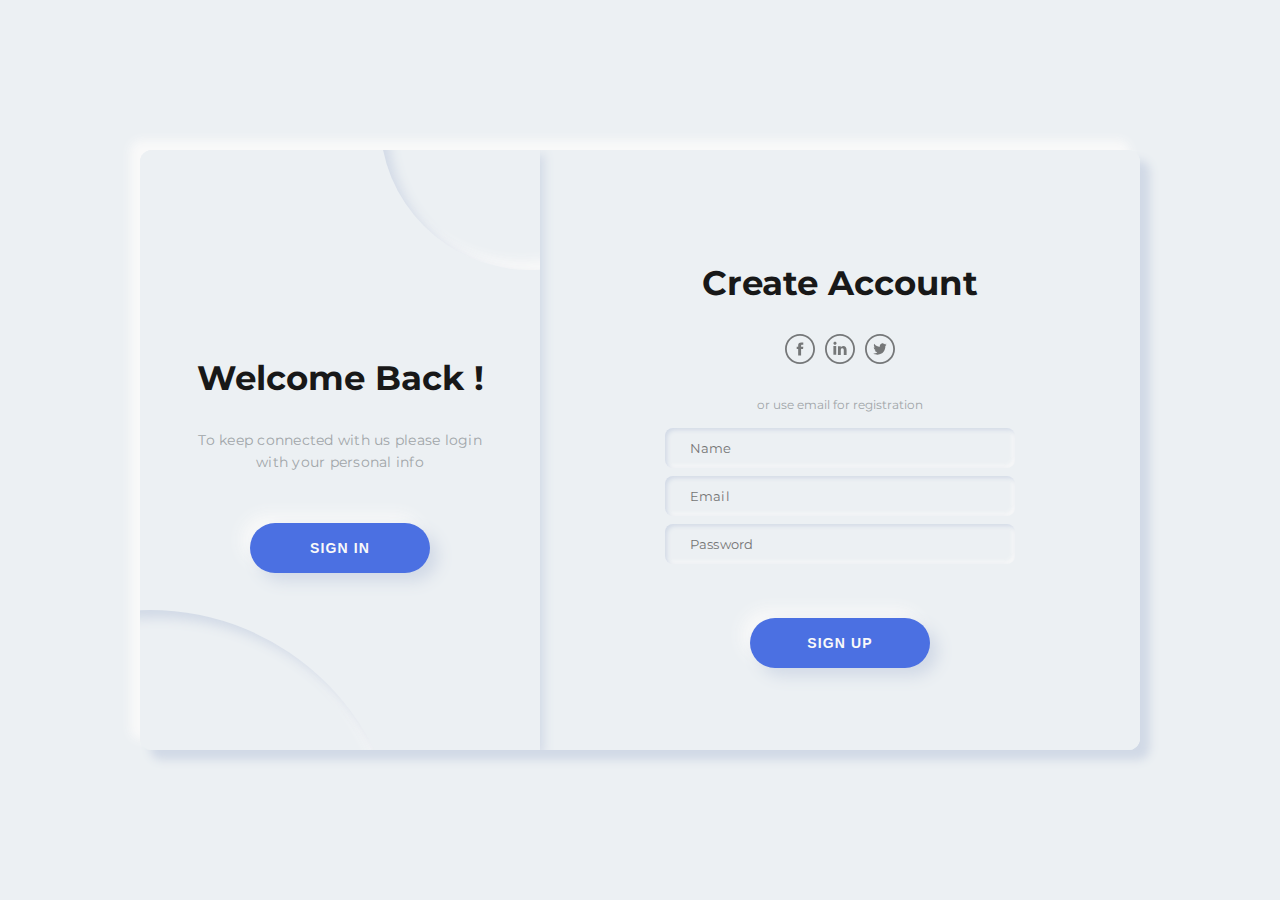
==== index.html @ 06408524 "neumorphism" ====
<!DOCTYPE html>
<html lang="es" dir="ltr">
  <head>
    <meta http-equiv="X-UA-Compatible" content="IE=edge">
    <meta name="viewport" content="width=device-width, initial-scale=1.0">
    <meta charset="utf-8">
    <title>Neumorphic Login Form</title>
    <link
      rel="stylesheet"
      href="https://cdnjs.cloudflare.com/ajax/libs/font-awesome/6.1.1/css/all.min.css"
      integrity="sha512-KfkfwYDsLkIlwQp6LFnl8zNdLGxu9YAA1QvwINks4PhcElQSvqcyVLLD9aMhXd13uQjoXtEKNosOWaZqXgel0g=="
      crossorigin="anonymous"
      referrerpolicy="no-referrer"
    />
    <link rel="stylesheet" type="text/css" href="style.css">
    <link href="https://fonts.googleapis.com/css2?family=Montserrat:wght@400;700;800&display=swap" rel="stylesheet">
  </head>
  <body>
    <div class="main">
      <div class="container a-container" id="a-container">
        <form class="form" id="a-form" method="" action="">
          <h2 class="form_title title">Create Account</h2>
          <div class="form__icons"><img class="form__icon" src="[data-uri]" alt=""><img class="form__icon" src="[data-uri]"><img class="form__icon" src="[data-uri]" alt="fb"></div><span class="form__span">or use email for registration</span>
          <input class="form__input" type="text" placeholder="Name">
          <input class="form__input" type="text" placeholder="Email">
          <input class="form__input" type="password" placeholder="Password" id="password">
          <span onclick="togglePsw()">
            <i style="bottom: 20%" id="hide1" class="fa-solid fa-eye firstEye"></i>
            <i style="bottom: 20%" id="hide2" class="fa-solid fa-eye-slash"></i>
          </span>
          <button class="form__button button submit">SIGN UP</button>
        </form>
      </div>
      <div class="container b-container" id="b-container">
        <form class="form" id="b-form" method="" action="">
          <h2 class="form_title title">Sign in to Website</h2>
          <div class="form__icons"><img class="form__icon" src="[data-uri]" alt=""><img class="form__icon" src="[data-uri]"><img class="form__icon" src="[data-uri]"></div><span class="form__span">or use your email account</span>
          <input class="form__input" type="text" placeholder="Email">
          <input class="form__input" type="password" placeholder="Password" id="Cpassword">
          <span onclick="togglePS()">
            <i style="bottom: 20%;" id="hide1" class="fa-solid fa-eye "></i>
            <i style="bottom: 20%" id="hide2" class="fa-solid fa-eye-slash"></i>
          </span>
          <a class="form__link">Forgot your password?</a>
          <button class="form__button button submit">SIGN IN</button>
        </form>
      </div>
      <div class="switch" id="switch-cnt">
        <div class="switch__circle"></div>
        <div class="switch__circle switch__circle--t"></div>
        <div class="switch__container" id="switch-c1">
          <h2 class="switch__title title">Welcome Back !</h2>
          <p class="switch__description description">To keep connected with us please login with your personal info</p>
          <button class="switch__button button switch-btn">SIGN IN</button>
        </div>
        <div class="switch__container is-hidden" id="switch-c2">
          <h2 class="switch__title title">Hello Friend !</h2>
          <p class="switch__description description">Enter your personal details and start journey with us</p>
          <button class="switch__button button switch-btn">SIGN UP</button>
        </div>
      </div>
    </div>
    <script src="script.js" async defer></script>
  </body>
</html>
---- style.css ----
*, *::after, *::before {
    margin: 0;
    padding: 0;
    box-sizing: border-box;
    /* user-select: none; */
  }
  
  /* Generic */
  body {
    width: 100%;
    height: 100vh;
    display: flex;
    justify-content: center;
    align-items: center;
    font-family: "Montserrat", sans-serif;
    font-size: 12px;
    background-color: #ecf0f3;
    color: #a0a5a8;
  }
  
  /**/
  .main {
    position: relative;
    width: 1000px;
    min-width: 1000px;
    min-height: 600px;
    height: 600px;
    padding: 25px;
    background-color: #ecf0f3;
    box-shadow: 10px 10px 10px #d1d9e6, -10px -10px 10px #f9f9f9;
    border-radius: 12px;
    overflow: hidden;
  }
  @media (max-width: 1200px) {
    .main {
      transform: scale(0.7);
    }
  }
  @media (max-width: 1000px) {
    .main {
      transform: scale(0.6);
    }
  }
  @media (max-width: 800px) {
    .main {
      transform: scale(0.5);
    }
  }
  @media (max-width: 600px) {
    .main {
      transform: scale(0.4);
    }
  }
  
  .container {
    display: flex;
    justify-content: center;
    align-items: center;
    position: absolute;
    top: 0;
    width: 600px;
    height: 100%;
    padding: 25px;
    background-color: #ecf0f3;
    transition: 1.25s;
  }
  
  .form {
    display: flex;
    justify-content: center;
    align-items: center;
    flex-direction: column;
    width: 100%;
    height: 100%;
  }
  .form__icon {
    object-fit: contain;
    width: 30px;
    margin: 0 5px;
    opacity: 0.5;
    transition: 0.15s;
  }
  .form__icon:hover {
    opacity: 1;
    transition: 0.15s;
    cursor: pointer;
  }
  .form__input {
    width: 350px;
    height: 40px;
    margin: 4px 0;
    padding-left: 25px;
    font-size: 13px;
    letter-spacing: 0.15px;
    border: none;
    outline: none;
    font-family: "Montserrat", sans-serif;
    background-color: #ecf0f3;
    transition: 0.25s ease;
    border-radius: 8px;
    box-shadow: inset 2px 2px 4px #d1d9e6, inset -2px -2px 4px #f9f9f9;
  }
  .form__input:focus {
    box-shadow: inset 4px 4px 4px #d1d9e6, inset -4px -4px 4px #f9f9f9;
  }
  .form__span {
    margin-top: 30px;
    margin-bottom: 12px;
  }
  .form__link {
    color: #181818;
    font-size: 15px;
    margin-top: 25px;
    border-bottom: 1px solid #a0a5a8;
    line-height: 2;
  }
  
  .title {
    font-size: 34px;
    font-weight: 700;
    line-height: 3;
    color: #181818;
  }
  
  .description {
    font-size: 14px;
    letter-spacing: 0.25px;
    text-align: center;
    line-height: 1.6;
  }
  
  .button {
    cursor: pointer;
    width: 180px;
    height: 50px;
    border-radius: 25px;
    margin-top: 50px;
    font-weight: 700;
    font-size: 14px;
    letter-spacing: 1.15px;
    background-color: #4B70E2;
    color: #f9f9f9;
    box-shadow: 8px 8px 16px #d1d9e6, -8px -8px 16px #f9f9f9;
    border: none;
    outline: none;
  }
  
  /**/
  .a-container {
    z-index: 100;
    left: calc(100% - 600px );
  }
  
  .b-container {
    left: calc(100% - 600px );
    z-index: 0;
  }
  
  .switch {
    display: flex;
    justify-content: center;
    align-items: center;
    position: absolute;
    top: 0;
    left: 0;
    height: 100%;
    width: 400px;
    padding: 50px;
    z-index: 200;
    transition: 1.25s;
    background-color: #ecf0f3;
    overflow: hidden;
    box-shadow: 4px 4px 10px #d1d9e6, -4px -4px 10px #f9f9f9;
  }
  .switch__circle {
    position: absolute;
    width: 500px;
    height: 500px;
    border-radius: 50%;
    background-color: #ecf0f3;
    box-shadow: inset 8px 8px 12px #d1d9e6, inset -8px -8px 12px #f9f9f9;
    bottom: -60%;
    left: -60%;
    transition: 1.25s;
  }
  .switch__circle--t {
    top: -30%;
    left: 60%;
    width: 300px;
    height: 300px;
  }
  .switch__container {
    display: flex;
    justify-content: center;
    align-items: center;
    flex-direction: column;
    position: absolute;
    width: 400px;
    padding: 50px 55px;
    transition: 1.25s;
  }
  .switch__button {
    cursor: pointer;
  }
  .switch__button:hover {
    box-shadow: 6px 6px 10px #d1d9e6, -6px -6px 10px #f9f9f9;
    transform: scale(0.985);
    transition: 0.25s;
  }
  .switch__button:active, .switch__button:focus {
    box-shadow: 2px 2px 6px #d1d9e6, -2px -2px 6px #f9f9f9;
    transform: scale(0.97);
    transition: 0.25s;
  }
  
  /**/
  .is-txr {
    left: calc(100% - 400px );
    transition: 1.25s;
    transform-origin: left;
  }
  
  .is-txl {
    left: 0;
    transition: 1.25s;
    transform-origin: right;
  }
  
  .is-z200 {
    z-index: 200;
    transition: 1.25s;
  }
  
  .is-hidden {
    visibility: hidden;
    opacity: 0;
    position: absolute;
    transition: 1.25s;
  }
  
  .is-gx {
    animation: is-gx 1.25s;
  }
  a{
    cursor: pointer;
  }
  i{
    transform: translate(1000%, -250%);
    cursor: pointer;
  }
  .firstEye{
    transform: translate(1240%, -250%);
  }
  @keyframes is-gx {
    0%, 10%, 100% {
      width: 400px;
    }
    30%, 50% {
      width: 500px;
    }
  }
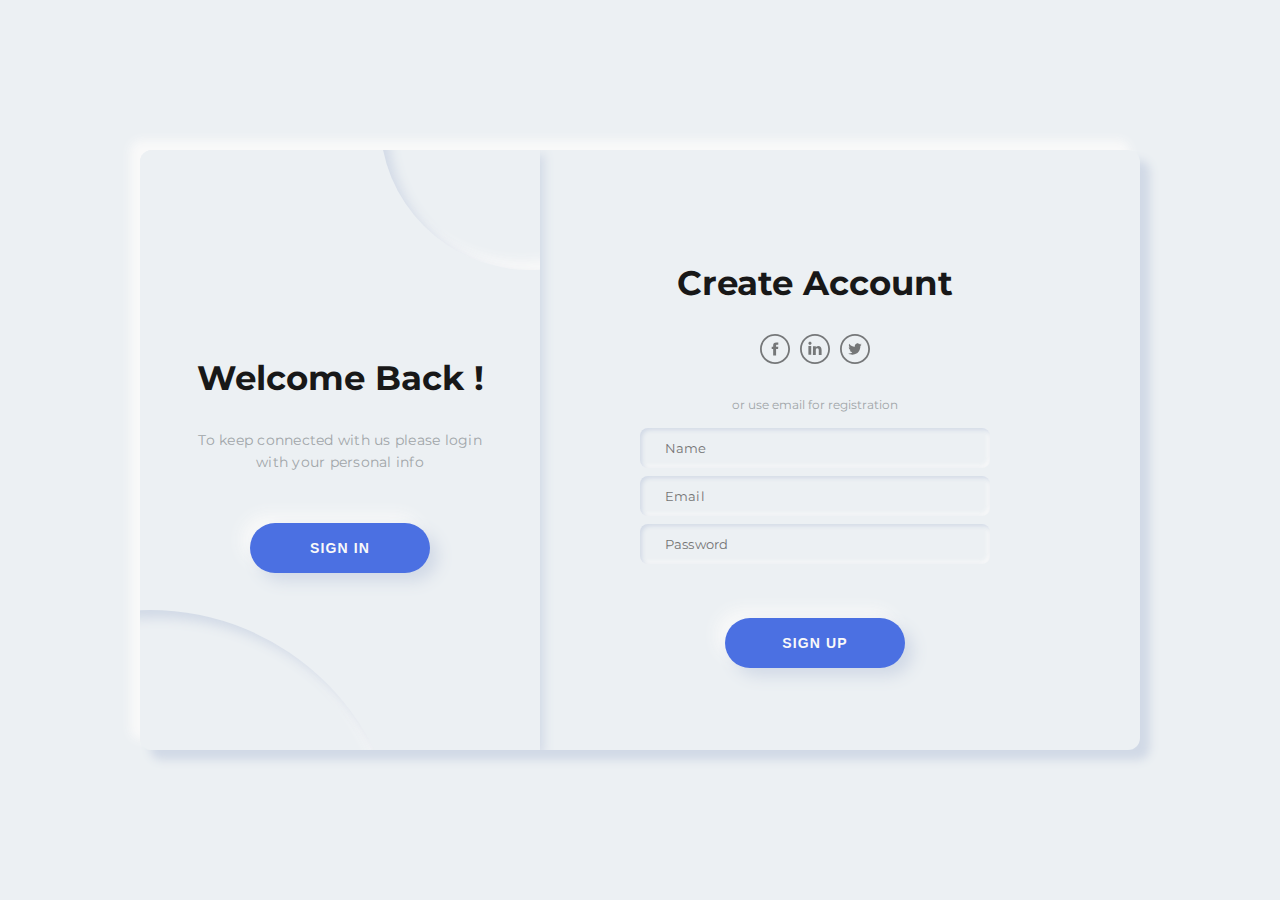
==== commit 4214bc08: "neumorphism" ====
--- a/index.html
+++ b/index.html
@@ -25,12 +25,13 @@
           <input class="form__input" type="text" placeholder="Email">
           <input class="form__input" type="password" placeholder="Password" id="password">
           <span onclick="togglePsw()">
-            <i style="bottom: 20%" id="hide1" class="fa-solid fa-eye firstEye"></i>
-            <i style="bottom: 20%" id="hide2" class="fa-solid fa-eye-slash"></i>
+            <i id="hide1" class="fa-solid fa-eye firstEye"></i>
+            <i id="hide2" class="fa-solid fa-eye-slash"></i>
           </span>
           <button class="form__button button submit">SIGN UP</button>
         </form>
       </div>
+
       <div class="container b-container" id="b-container">
         <form class="form" id="b-form" method="" action="">
           <h2 class="form_title title">Sign in to Website</h2>
@@ -38,8 +39,8 @@
           <input class="form__input" type="text" placeholder="Email">
           <input class="form__input" type="password" placeholder="Password" id="Cpassword">
           <span onclick="togglePS()">
-            <i style="bottom: 20%;" id="hide1" class="fa-solid fa-eye "></i>
-            <i style="bottom: 20%" id="hide2" class="fa-solid fa-eye-slash"></i>
+            <i id="hide3" class="fa-solid fa-eye secondEye"></i>
+            <i id="hide4" class="fa-solid fa-eye-slash"></i>
           </span>
           <a class="form__link">Forgot your password?</a>
           <button class="form__button button submit">SIGN IN</button>
--- a/style.css
+++ b/style.css
@@ -244,13 +244,27 @@
   a{
     cursor: pointer;
   }
+  #b-container{
+    position: relative;
+  }
+  #a-container{
+    position: relative;
+  }
   i{
-    transform: translate(1000%, -250%);
-    cursor: pointer;
-  }
-  .firstEye{
-    transform: translate(1240%, -250%);
-  }
+    position: absolute;
+    top: 65.9%;
+    right: 25%;
+    cursor: pointer;
+  }
+  #hide2{
+    display: none;
+}
+#hide4{
+    display: none;
+}
+  /* .firstEye{
+    transform: translate(1110%, -250%);
+  } */
   @keyframes is-gx {
     0%, 10%, 100% {
       width: 400px;
